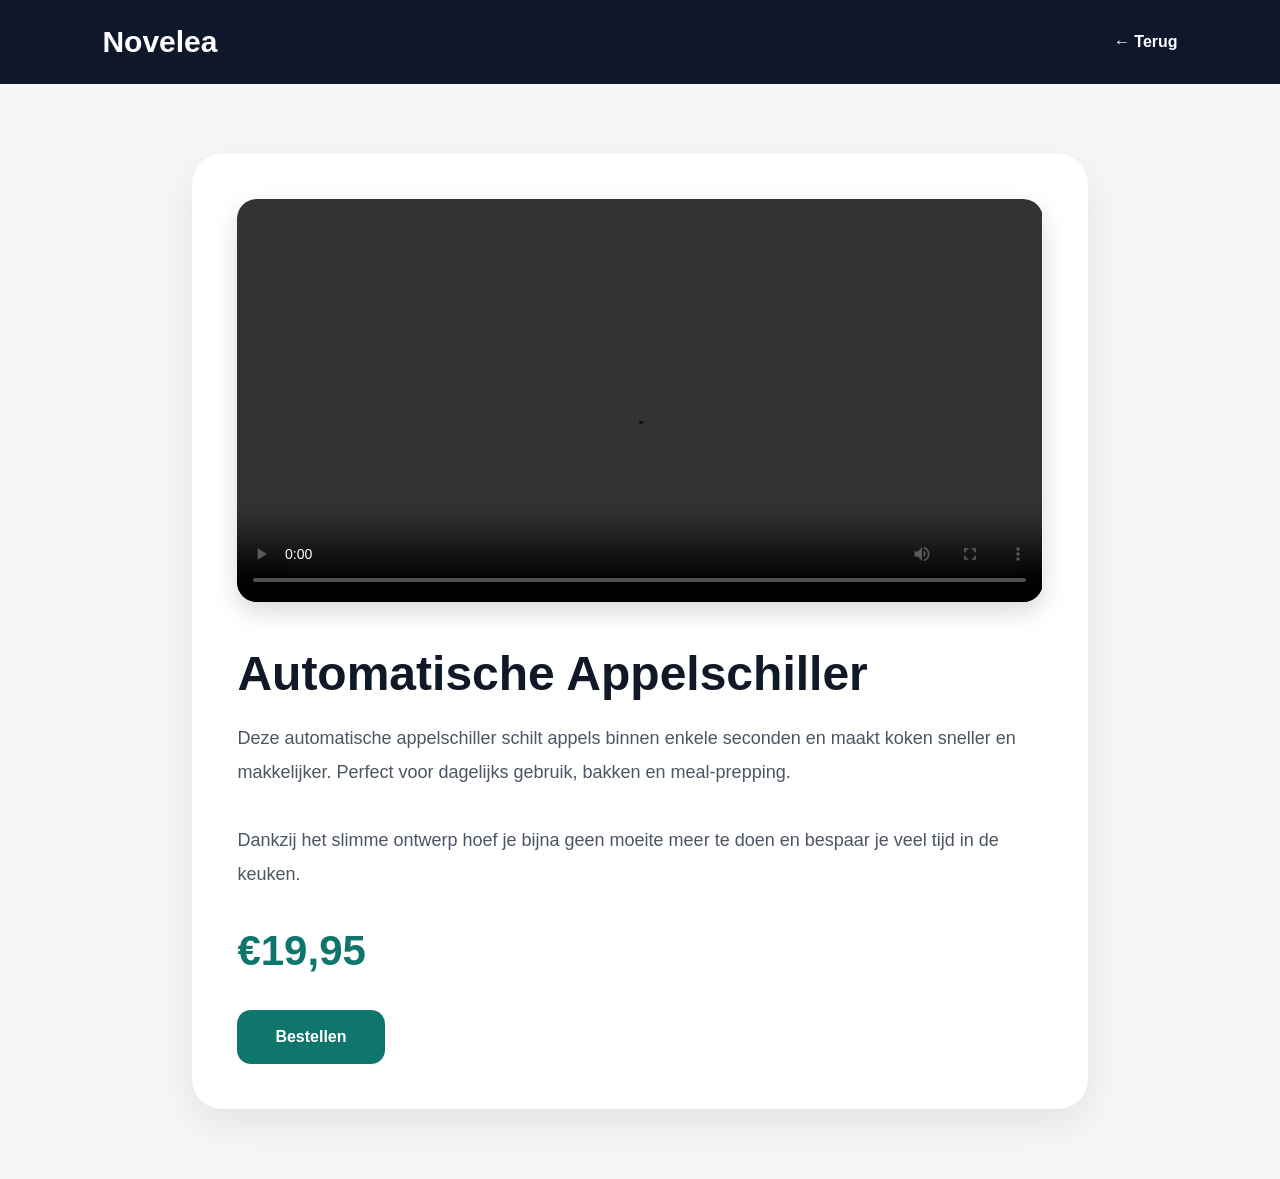
==== appelschiller.html @ d9c145ef "Create appelschiller.html" ====
<!DOCTYPE html>
<html lang="nl">
<head>
  <meta charset="UTF-8">
  <meta name="viewport" content="width=device-width, initial-scale=1.0">

  <title>Automatische Appelschiller | Novelea</title>

  <style>

    *{
      margin:0;
      padding:0;
      box-sizing:border-box;
      font-family:Arial,sans-serif;
    }

    body{
      background:#f4f6f8;
      color:#1f2937;
    }

    header{
      background:#0f172a;
      color:white;
      padding:25px 8%;
      display:flex;
      justify-content:space-between;
      align-items:center;
    }

    .logo{
      font-size:30px;
      font-weight:bold;
    }

    .back-btn{
      color:white;
      text-decoration:none;
      font-weight:bold;
    }

    .container{
      max-width:1100px;
      margin:auto;
      padding:70px 8%;
    }

    .product-box{
      background:white;
      border-radius:30px;
      padding:45px;
      box-shadow:0 15px 40px rgba(0,0,0,0.08);
    }

    .video-box{
      margin-bottom:40px;
    }

    video{
      width:100%;
      border-radius:20px;
      box-shadow:0 10px 25px rgba(0,0,0,0.15);
    }

    h1{
      font-size:48px;
      margin-bottom:20px;
      color:#111827;
    }

    p{
      font-size:18px;
      line-height:1.9;
      color:#4b5563;
    }

    .price{
      font-size:42px;
      font-weight:bold;
      color:#0f766e;
      margin:35px 0;
    }

    .buy-btn{
      display:inline-block;
      background:#0f766e;
      color:white;
      padding:18px 38px;
      border-radius:14px;
      text-decoration:none;
      font-weight:bold;
      transition:0.3s;
    }

    .buy-btn:hover{
      background:#115e59;
    }

    @media(max-width:768px){

      h1{
        font-size:36px;
      }

      .product-box{
        padding:30px;
      }

    }

  </style>

</head>

<body>

<header>

  <div class="logo">Novelea</div>

  <a href="index.html" class="back-btn">
    ← Terug
  </a>

</header>

<div class="container">

  <div class="product-box">

    <!-- VIDEO -->

    <div class="video-box">

      <!-- ZET HIER JE VIDEO -->
      <video controls>

        <source src="appelschiller-video.mp4" type="video/mp4">

      </video>

    </div>

    <h1>Automatische Appelschiller</h1>

    <p>
      Deze automatische appelschiller schilt appels binnen enkele seconden
      en maakt koken sneller en makkelijker. Perfect voor dagelijks gebruik,
      bakken en meal-prepping.
      <br><br>
      Dankzij het slimme ontwerp hoef je bijna geen moeite meer te doen
      en bespaar je veel tijd in de keuken.
    </p>

    <div class="price">
      €19,95
    </div>

    <a 
      href="https://docs.google.com/forms/d/e/1FAIpQLSezFVt7OMlfKz6ISa7KLIBCk2YYynAnr3A9xYPwDJk6sg7JbA/viewform?usp=dialog"
      class="buy-btn"
      target="_blank"
    >
      Bestellen
    </a>

  </div>

</div>

</body>
</html>
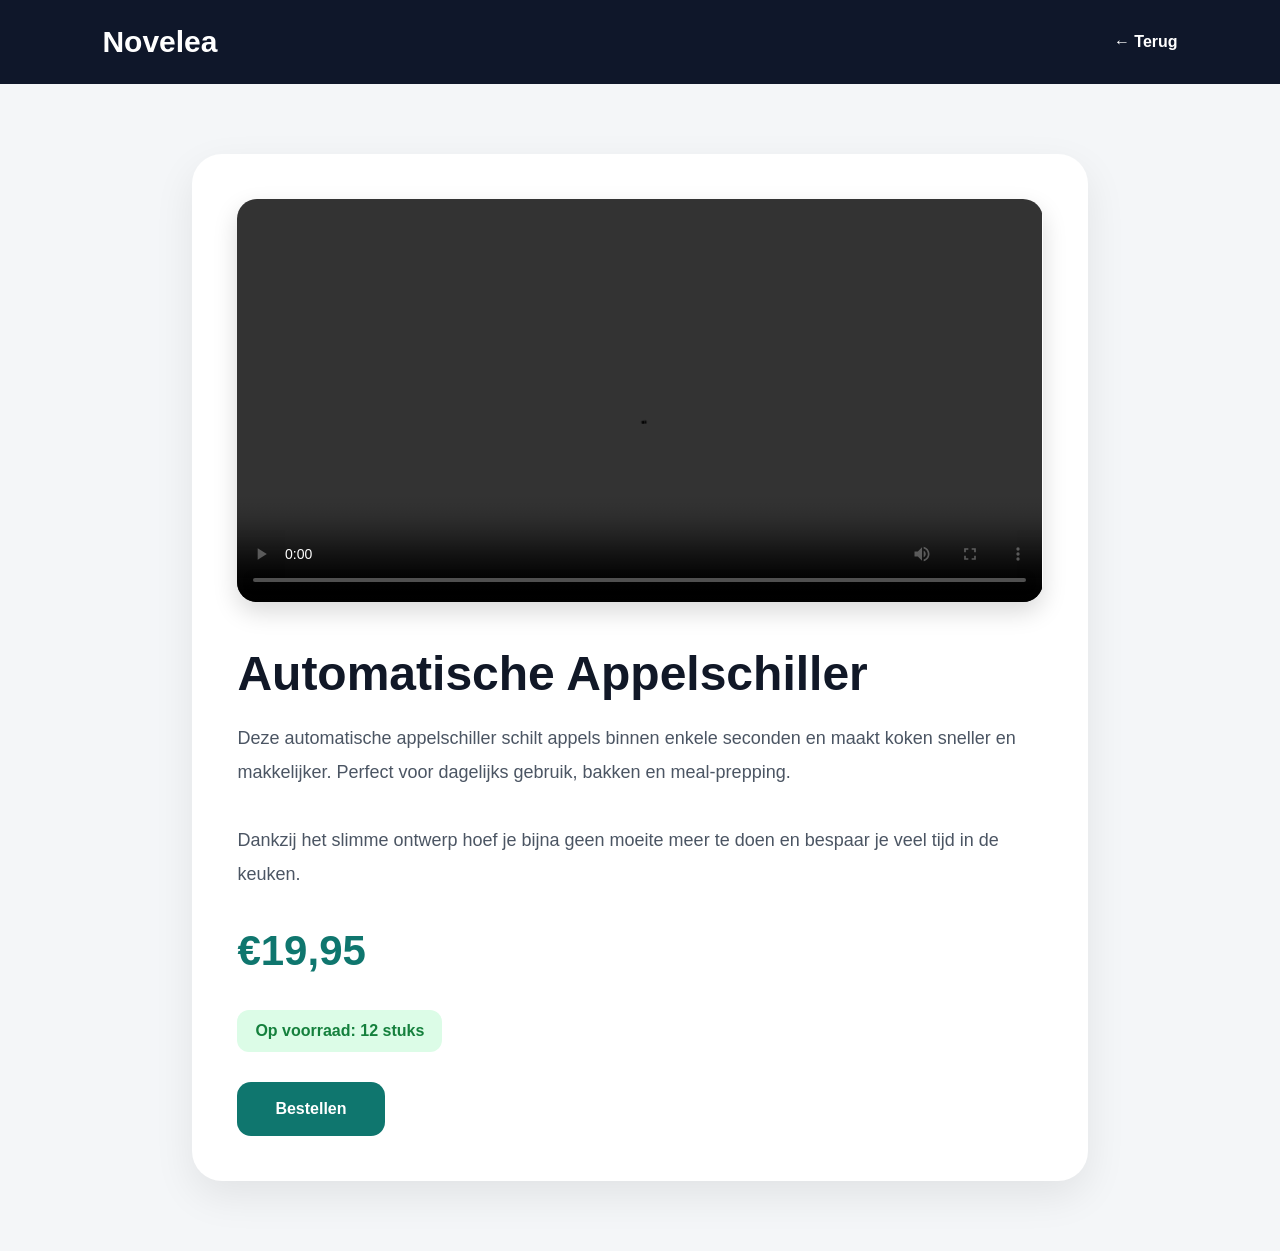
==== commit e6ff7044: "Update appelschiller.html" ====
--- a/appelschiller.html
+++ b/appelschiller.html
@@ -80,6 +80,28 @@
       font-weight:bold;
       color:#0f766e;
       margin:35px 0;
+    }
+
+    /* VOORRAAD */
+    .stock{
+      display:inline-block;
+      margin-bottom:30px;
+      padding:12px 18px;
+      border-radius:12px;
+      background:#dcfce7;
+      color:#15803d;
+      font-size:16px;
+      font-weight:bold;
+    }
+
+    .low-stock{
+      background:#fef3c7;
+      color:#b45309;
+    }
+
+    .out-stock{
+      background:#fee2e2;
+      color:#b91c1c;
     }
 
     .buy-btn{
@@ -157,6 +179,13 @@
       €19,95
     </div>
 
+    <!-- VOORRAAD -->
+    <div class="stock">
+      Op voorraad: 12 stuks
+    </div>
+
+    <br>
+
     <a 
       href="https://docs.google.com/forms/d/e/1FAIpQLSezFVt7OMlfKz6ISa7KLIBCk2YYynAnr3A9xYPwDJk6sg7JbA/viewform?usp=dialog"
       class="buy-btn"
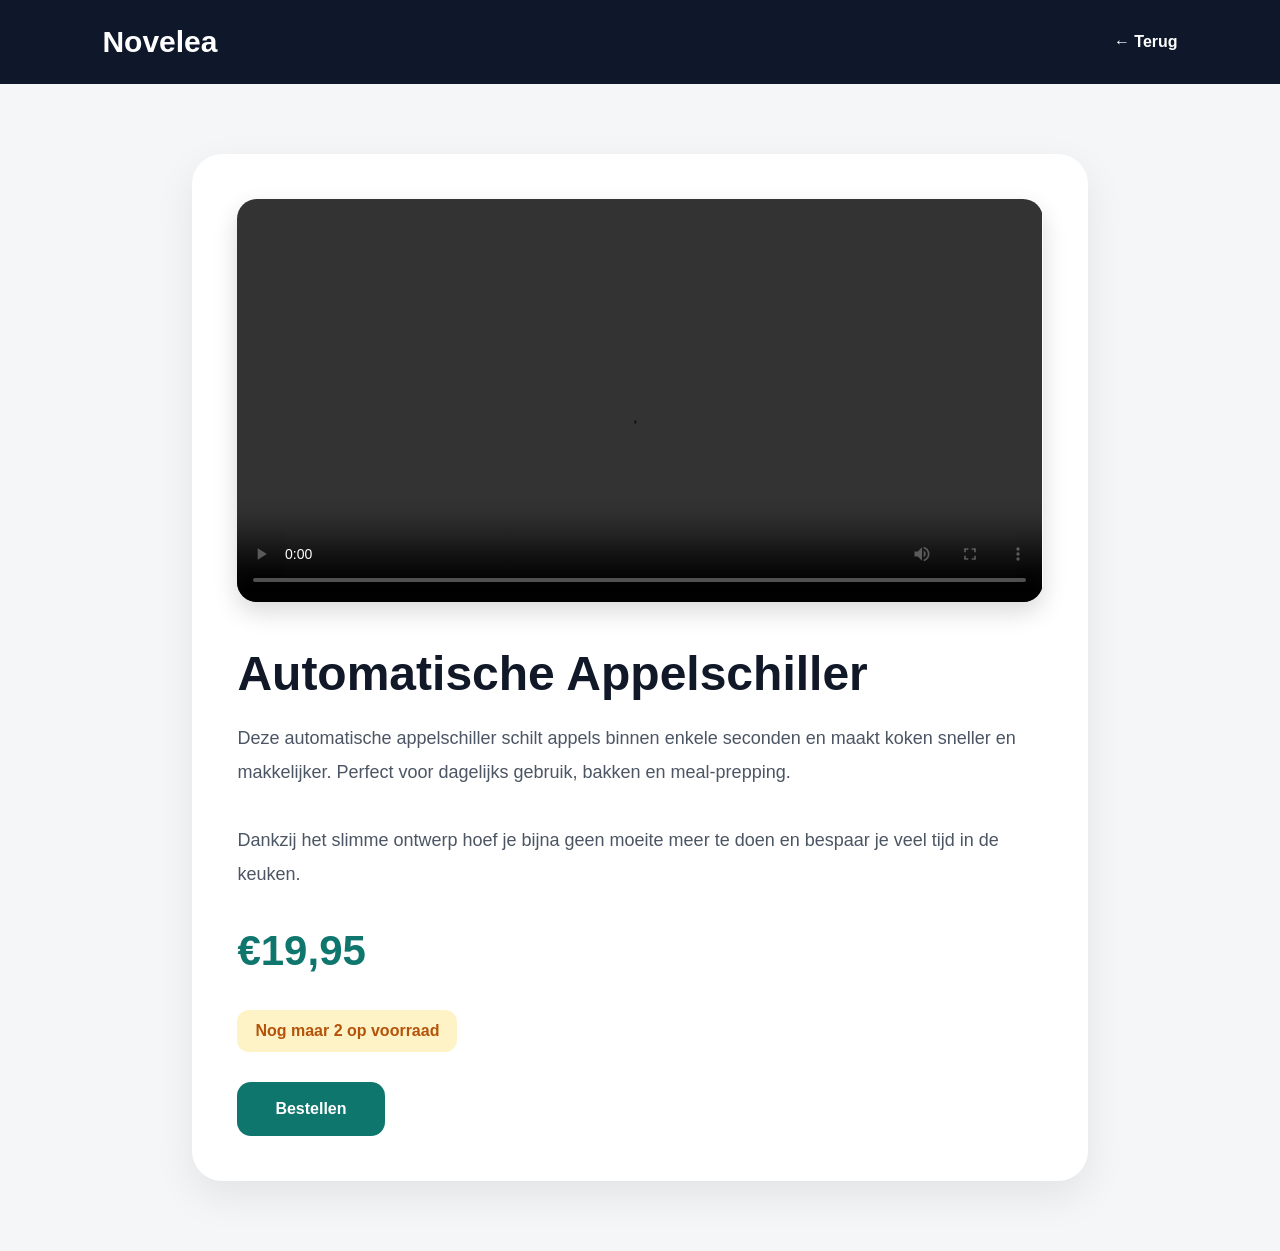
==== commit de745c0d: "Update appelschiller.html" ====
--- a/appelschiller.html
+++ b/appelschiller.html
@@ -180,8 +180,8 @@
     </div>
 
     <!-- VOORRAAD -->
-    <div class="stock">
-      Op voorraad: 12 stuks
+    <div class="stock low-stock">
+    Nog maar 2 op voorraad
     </div>
 
     <br>
